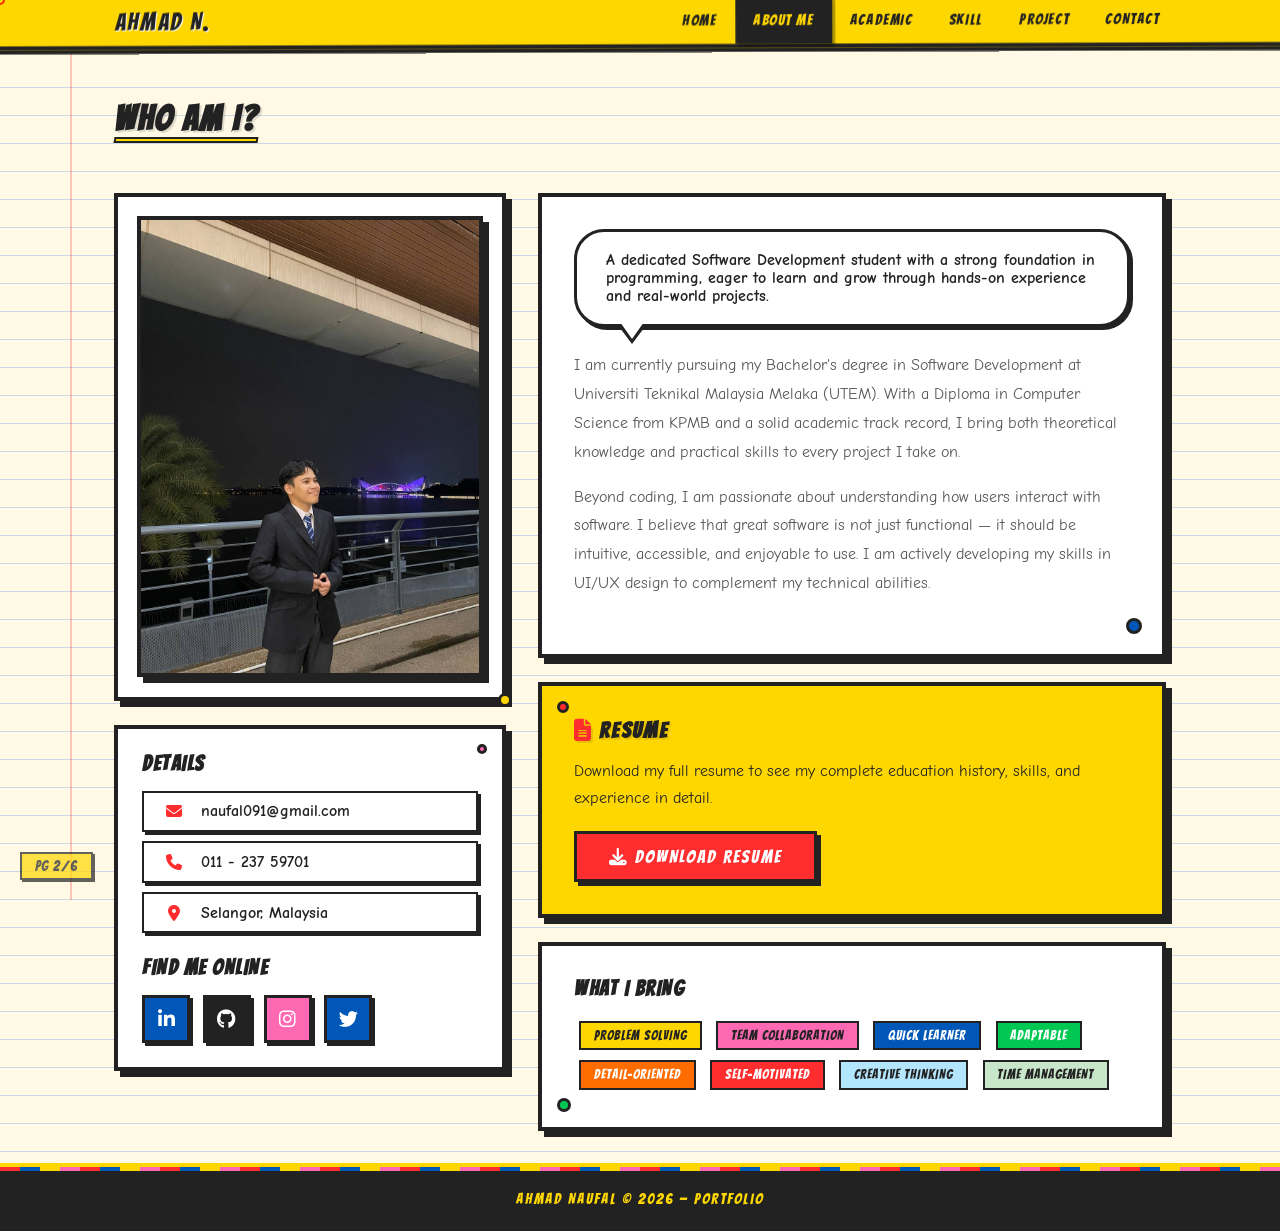
==== aboutme.html @ a9b62d92 "Add files via upload" ====
<!DOCTYPE html>
<html lang="en">
<head>
<meta charset="UTF-8">
<meta name="viewport" content="width=device-width, initial-scale=1.0">
<title>Ahmad Naufal — About Me</title>
<link href="https://fonts.googleapis.com/css2?family=Bangers&family=Comic+Neue:wght@400;700&display=swap" rel="stylesheet">
<link rel="stylesheet" href="https://cdnjs.cloudflare.com/ajax/libs/font-awesome/6.5.0/css/all.min.css">
<link rel="stylesheet" href="aboutme.css">
</head>
<body>

<div class="cursor-dot" id="cursorDot"></div>
<div class="page-indicator">PG 2/6</div>

<nav class="comic-nav" role="navigation" aria-label="Main navigation">
  <div class="nav-inner">
    <div class="nav-logo" onclick="location.href='index.html'" tabindex="0" role="button">AHMAD N.</div>
    <button class="nav-toggle" id="navToggle" aria-label="Toggle menu"><i class="fas fa-bars"></i> MENU</button>
    <div class="nav-links" id="navLinks" role="menubar">
      <a class="nav-link" href="index.html" role="menuitem">Home</a>
      <a class="nav-link active" href="aboutme.html" role="menuitem">About Me</a>
      <a class="nav-link" href="academic.html" role="menuitem">Academic</a>
      <a class="nav-link" href="skill.html" role="menuitem">Skill</a>
      <a class="nav-link" href="project.html" role="menuitem">Project</a>
      <a class="nav-link" href="contact.html" role="menuitem">Contact</a>
    </div>
  </div>
</nav>

<main class="container">
  <div class="reveal">
    <h2 class="section-title">Who Am I?</h2>
  </div>

  <div class="about-grid" style="margin-top: 2rem;">
    <!-- Left Column: Image + Details + Social -->
    <div>
      <div class="panel panel-skew reveal" style="padding: 1.2rem; margin-bottom: 1.5rem;">
        <div class="about-photo">
          <img src="diriku.jpg" alt="Ahmad Naufal photo">
        </div>
        <div class="float-dot" style="width:14px; height:14px; background:var(--yellow); bottom:-10px; right:-10px;" aria-hidden="true"></div>
      </div>

      <div class="panel panel-skew-r reveal" style="padding: 1.5rem; margin-bottom: 1.5rem;">
        <h3 style="font-family:var(--font-comic); font-size:1.3rem; letter-spacing:1.5px; margin-bottom:1rem; text-transform:uppercase;">Details</h3>
        <div class="detail-item"><i class="fas fa-envelope"></i><span>naufal091@gmail.com</span></div>
        <div class="detail-item"><i class="fas fa-phone"></i><span>011 - 237 59701</span></div>
        <div class="detail-item"><i class="fas fa-map-marker-alt"></i><span>Selangor, Malaysia</span></div>

        <h3 style="font-family:var(--font-comic); font-size:1.3rem; letter-spacing:1.5px; margin:1.5rem 0 1rem; text-transform:uppercase;">Find Me Online</h3>
        <div class="social-row">
          <a href="#" class="social-icon" style="background:var(--blue); color:var(--white);" aria-label="LinkedIn"><i class="fab fa-linkedin-in"></i></a>
          <a href="#" class="social-icon" style="background:var(--ink); color:var(--white);" aria-label="GitHub"><i class="fab fa-github"></i></a>
          <a href="#" class="social-icon" style="background:var(--pink); color:var(--white);" aria-label="Instagram"><i class="fab fa-instagram"></i></a>
          <a href="#" class="social-icon" style="background:var(--blue); color:var(--white);" aria-label="Twitter"><i class="fab fa-twitter"></i></a>
        </div>
        <div class="float-dot" style="width:10px; height:10px; background:var(--pink); top:15px; right:15px;" aria-hidden="true"></div>
      </div>
    </div>

    <!-- Right Column: Text + Resume -->
    <div>
      <div class="panel panel-skew-r reveal" style="margin-bottom: 1.5rem;">
        <div class="bubble" style="max-width: 100%; margin-bottom: 1.5rem;">
          A dedicated Software Development student with a strong foundation in programming, eager to learn and grow through hands-on experience and real-world projects.
        </div>
        <p style="line-height: 1.8; margin-bottom: 1rem; color: #555;">
          I am currently pursuing my Bachelor's degree in Software Development at Universiti Teknikal Malaysia Melaka (UTEM). With a Diploma in Computer Science from KPMB and a solid academic track record, I bring both theoretical knowledge and practical skills to every project I take on.
        </p>
        <p style="line-height: 1.8; margin-bottom: 1.5rem; color: #555;">
          Beyond coding, I am passionate about understanding how users interact with software. I believe that great software is not just functional — it should be intuitive, accessible, and enjoyable to use. I am actively developing my skills in UI/UX design to complement my technical abilities.
        </p>
        <div class="float-dot" style="width:16px; height:16px; background:var(--blue); bottom:20px; right:20px;" aria-hidden="true"></div>
      </div>

      <div class="panel panel-skew reveal" style="margin-bottom: 1.5rem; background: var(--yellow);">
        <h3 style="font-family:var(--font-comic); font-size:1.4rem; letter-spacing:2px; margin-bottom:1rem; text-transform:uppercase; text-shadow:2px 2px 0 rgba(0,0,0,0.1);">
          <i class="fas fa-file-alt" style="color:var(--red);"></i> Resume
        </h3>
        <p style="margin-bottom: 1.2rem; line-height: 1.7;">Download my full resume to see my complete education history, skills, and experience in detail.</p>
        <a href="#" class="comic-btn btn-red" onclick="downloadResume(event)">
          <i class="fas fa-download"></i> Download Resume
        </a>
        <div class="float-dot" style="width:12px; height:12px; background:var(--red); top:15px; left:15px;" aria-hidden="true"></div>
      </div>

      <div class="panel reveal">
        <h3 style="font-family:var(--font-comic); font-size:1.3rem; letter-spacing:1.5px; margin-bottom:1rem; text-transform:uppercase;">What I Bring</h3>
        <div>
          <span class="quality-tag" style="background:var(--yellow);">Problem Solving</span>
          <span class="quality-tag" style="background:var(--pink);">Team Collaboration</span>
          <span class="quality-tag" style="background:var(--blue); color:var(--white);">Quick Learner</span>
          <span class="quality-tag" style="background:var(--green); color:var(--white);">Adaptable</span>
          <span class="quality-tag" style="background:var(--orange); color:var(--white);">Detail-Oriented</span>
          <span class="quality-tag" style="background:var(--red); color:var(--white);">Self-Motivated</span>
          <span class="quality-tag" style="background:#B3E5FC;">Creative Thinking</span>
          <span class="quality-tag" style="background:#C8E6C9;">Time Management</span>
        </div>
        <div class="float-dot" style="width:14px; height:14px; background:var(--green); bottom:15px; left:15px;" aria-hidden="true"></div>
      </div>
    </div>
  </div>
</main>

<footer class="comic-footer">
  <p>Ahmad Naufal &copy; 2026 — Portfolio</p>
</footer>

<!-- Toast -->
<div id="toast" style="position:fixed; bottom:30px; right:30px; background:var(--green); color:var(--white); border:3px solid var(--ink); box-shadow:5px 5px 0 var(--ink); padding:1rem 2rem; font-family:var(--font-comic); font-size:1rem; letter-spacing:1px; z-index:3000; transform:translateX(150%); transition:transform 0.4s cubic-bezier(0.22,1,0.36,1);"></div>

<script>
    document.getElementById('navToggle').addEventListener('click', function() {
      document.getElementById('navLinks').classList.toggle('open');
    });
    const revealObserver = new IntersectionObserver((entries) => {
      entries.forEach(e => { if (e.isIntersecting) e.target.classList.add('visible'); });
    }, { threshold: 0.1 });
    document.querySelectorAll('.reveal').forEach(el => revealObserver.observe(el));

    function downloadResume(e) {
      e.preventDefault();
      const link = document.createElement('a');
      link.href = 'Resume(nopal).pdf';
      link.download = 'Ahmad_Naufal_Resume.pdf';
      document.body.appendChild(link);
      link.click();
      document.body.removeChild(link);
      showToast('Resume download started!');
    }

    function showToast(msg) {
      const t = document.getElementById('toast');
      t.textContent = msg; t.style.transform = 'translateX(0)';
      setTimeout(() => { t.style.transform = 'translateX(150%)'; }, 3000);
    }

    const dot = document.getElementById('cursorDot');
    let mx=0,my=0,dx=0,dy=0;
    document.addEventListener('mousemove',e=>{mx=e.clientX;my=e.clientY;});
    (function c(){dx+=(mx-dx)*.15;dy+=(my-dy)*.15;dot.style.left=(dx-5)+'px';dot.style.top=(dy-5)+'px';requestAnimationFrame(c);})();
    if('ontouchstart'in window)dot.style.display='none';

</script>
</body>
</html>
---- aboutme.css ----
:root {
    --yellow: #FFD700; --red: #FF2D2D; --blue: #0057B8;
    --pink: #FF69B4; --green: #00C853; --orange: #FF6D00;
    --black: #1A1A1A; --white: #FFFFFF; --cream: #FFF9E6;
    --ink: #222222;
    --font-comic: 'Bangers', cursive;
    --font-body: 'Comic Neue', cursive;
  }
  *, *::before, *::after { box-sizing: border-box; margin: 0; padding: 0; }
  html { scroll-behavior: smooth; }
  body {
    font-family: var(--font-body); color: var(--ink);
    min-height: 100vh;
    background-color: var(--cream);
    background-image: repeating-linear-gradient(transparent, transparent 27px, #c8d8e8 27px, #c8d8e8 28px);
    background-position: 0 60px;
    overflow-x: hidden;
  }
  body::before {
    content: ''; position: fixed; inset: 0; z-index: -1;
    background-image: radial-gradient(circle, var(--ink) 0.6px, transparent 0.6px);
    background-size: 14px 14px; opacity: 0.03; pointer-events: none;
  }
  body::after {
    content: ''; position: fixed; top: 0; bottom: 0; left: 70px;
    width: 2px; background: rgba(255,45,45,0.25); z-index: -1; pointer-events: none;
  }
  a { text-decoration: none; color: inherit; }
  button { cursor: pointer; border: none; font-family: inherit; }

  /* NAV (same across all pages) */
  .comic-nav {
    position: fixed; top: 0; left: 0; right: 0; z-index: 1000;
    background: var(--yellow); border-bottom: 4px solid var(--ink);
    box-shadow: 0 4px 0 var(--ink);
    transform: rotate(-0.2deg) scale(1.01); transform-origin: top left;
  }
  .nav-inner {
    max-width: 1100px; margin: 0 auto;
    display: flex; align-items: center; justify-content: space-between; padding: 0 1.5rem;
  }
  .nav-logo {
    font-family: var(--font-comic); font-size: 1.5rem;
    letter-spacing: 2px; color: var(--ink);
    text-shadow: 1px 1px 0 var(--white); cursor: pointer; padding: 0.6rem 0;
  }
  .nav-links { display: flex; gap: 0; }
  .nav-link {
    font-family: var(--font-comic); font-size: 0.95rem;
    letter-spacing: 1.5px; padding: 0.8rem 1rem;
    color: var(--ink); text-transform: uppercase; transition: all 0.2s;
    border: 2px solid transparent;
  }
  .nav-link:hover { background: var(--ink); color: var(--yellow); transform: skewX(-5deg); }
  .nav-link.active { background: var(--ink); color: var(--yellow); box-shadow: 3px 3px 0 rgba(0,0,0,0.3); }
  .nav-toggle {
    display: none; background: var(--ink); color: var(--yellow);
    font-family: var(--font-comic); font-size: 1.2rem;
    padding: 0.5rem 1rem; letter-spacing: 1px;
    border: 3px solid var(--ink); border-radius: 4px;
  }

  .panel {
    background: var(--white); border: 4px solid var(--ink);
    box-shadow: 6px 6px 0 var(--ink); padding: 2rem;
    position: relative; transition: transform 0.25s, box-shadow 0.25s;
  }
  .panel:hover { transform: translate(-2px, -2px); box-shadow: 8px 8px 0 var(--ink); }
  .panel-skew { transform: rotate(-1.5deg); }
  .panel-skew:hover { transform: rotate(-1.5deg) translate(-2px, -2px); }
  .panel-skew-r { transform: rotate(1deg); }
  .panel-skew-r:hover { transform: rotate(1deg) translate(-2px, -2px); }

  .comic-btn {
    font-family: var(--font-comic); font-size: 1.1rem;
    letter-spacing: 2px; text-transform: uppercase;
    padding: 0.8rem 2rem; border: 3px solid var(--ink);
    box-shadow: 4px 4px 0 var(--ink); background: var(--yellow);
    color: var(--ink); transition: all 0.15s; display: inline-block;
  }
  .comic-btn:hover { transform: translate(-2px, -2px); box-shadow: 6px 6px 0 var(--ink); background: var(--red); color: var(--white); }
  .comic-btn:active { transform: translate(2px, 2px); box-shadow: 1px 1px 0 var(--ink); }
  .comic-btn.btn-red { background: var(--red); color: var(--white); }
  .comic-btn.btn-red:hover { background: var(--blue); }
  .comic-btn.btn-blue { background: var(--blue); color: var(--white); }
  .comic-btn.btn-blue:hover { background: var(--pink); color: var(--ink); }

  .section-title {
    font-family: var(--font-comic); font-size: 2.2rem;
    letter-spacing: 2px; text-transform: uppercase;
    margin-bottom: 1.5rem; position: relative; display: inline-block;
    text-shadow: 2px 2px 0 rgba(0,0,0,0.12);
  }
  .section-title::after {
    content: ''; position: absolute; bottom: -6px; left: 0;
    width: 100%; height: 6px; background: var(--yellow);
    border: 2px solid var(--ink); transform: skewX(-10deg);
  }

  /* Speech bubble */
  .bubble {
    position: relative; background: var(--white);
    border: 3px solid var(--ink); border-radius: 30px;
    padding: 1.2rem 1.8rem; font-weight: 700;
    box-shadow: 3px 3px 0 var(--ink);
  }
  .bubble::after {
    content: ''; position: absolute; bottom: -20px; left: 40px;
    width: 0; height: 0;
    border-left: 15px solid transparent; border-right: 15px solid transparent;
    border-top: 20px solid var(--ink);
  }
  .bubble::before {
    content: ''; position: absolute; bottom: -15px; left: 43px;
    width: 0; height: 0;
    border-left: 12px solid transparent; border-right: 12px solid transparent;
    border-top: 17px solid var(--white); z-index: 1;
  }

  .container { max-width: 1100px; margin: 0 auto; padding: 100px 1.5rem 2rem; }
  .about-grid { display: grid; grid-template-columns: 1fr 1.6fr; gap: 2rem; align-items: start; }

  .about-photo {
    width: 100%; aspect-ratio: 3/4;
    border: 4px solid var(--ink); box-shadow: 6px 6px 0 var(--ink);
    overflow: hidden; background: linear-gradient(135deg, var(--blue), var(--pink));
    display: flex; align-items: center; justify-content: center;
  }
  .about-photo img {
    width: 100%;
    height: 100%;
    object-fit: cover;
    object-position: center top;
  }

  .detail-item {
    display: flex; align-items: center; gap: 0.8rem;
    font-weight: 700; padding: 0.6rem 1rem;
    background: var(--white); border: 2px solid var(--ink);
    box-shadow: 3px 3px 0 var(--ink); transition: all 0.2s;
    margin-bottom: 0.6rem;
  }
  .detail-item:hover { transform: translate(-2px, -2px); box-shadow: 5px 5px 0 var(--ink); background: var(--yellow); }
  .detail-item i { width: 28px; text-align: center; color: var(--red); font-size: 1rem; }

  .social-row { display: flex; gap: 0.8rem; margin-top: 1rem; flex-wrap: wrap; }
  .social-icon {
    width: 48px; height: 48px; border: 3px solid var(--ink);
    box-shadow: 3px 3px 0 var(--ink); display: flex;
    align-items: center; justify-content: center; font-size: 1.2rem;
    transition: all 0.2s; background: var(--white);
  }
  .social-icon:hover { transform: translate(-2px, -2px) rotate(-5deg); box-shadow: 5px 5px 0 var(--ink); }

  .quality-tag {
    font-family: var(--font-comic); font-size: 0.8rem;
    letter-spacing: 1px; padding: 0.4rem 0.8rem;
    border: 2px solid var(--ink); text-transform: uppercase;
    display: inline-block; margin: 0.3rem;
    transition: all 0.2s;
  }
  .quality-tag:hover { transform: rotate(-3deg) scale(1.05); box-shadow: 2px 2px 0 var(--ink); }

  .float-dot {
    position: absolute; border-radius: 50%;
    border: 3px solid var(--ink); pointer-events: none;
  }

  .comic-footer {
    background: var(--ink); color: var(--yellow);
    text-align: center; padding: 1.5rem;
    font-family: var(--font-comic); font-size: 0.95rem;
    letter-spacing: 2px; border-top: 4px solid var(--yellow);
    position: relative;
  }
  .comic-footer::before {
    content: ''; position: absolute; top: 0; left: 0; right: 0; height: 4px;
    background: repeating-linear-gradient(90deg, var(--red) 0px, var(--red) 20px, var(--blue) 20px, var(--blue) 40px, var(--yellow) 40px, var(--yellow) 60px, var(--pink) 60px, var(--pink) 80px);
  }
  .page-indicator {
    position: fixed; bottom: 20px; left: 20px;
    font-family: var(--font-comic); font-size: 0.85rem;
    letter-spacing: 1px; color: var(--ink);
    background: var(--yellow); border: 2px solid var(--ink);
    padding: 0.3rem 0.8rem; box-shadow: 2px 2px 0 var(--ink);
    z-index: 999; opacity: 0.7;
  }
  .cursor-dot {
    position: fixed; width: 10px; height: 10px;
    border-radius: 50%; border: 2px solid var(--red);
    pointer-events: none; z-index: 9999; mix-blend-mode: multiply;
  }
  .reveal { opacity: 0; transform: translateY(30px); transition: all 0.7s cubic-bezier(0.22,1,0.36,1); }
  .reveal.visible { opacity: 1; transform: translateY(0); }

  @media (max-width: 800px) {
    .about-grid { grid-template-columns: 1fr; }
    .nav-links { display: none; width: 100%; flex-direction: column; background: var(--yellow); border-top: 3px solid var(--ink); }
    .nav-links.open { display: flex; }
    .nav-toggle { display: block; }
  }
  @media (prefers-reduced-motion: reduce) {
    *, *::before, *::after { animation-duration: 0.01ms !important; transition-duration: 0.01ms !important; }
  }
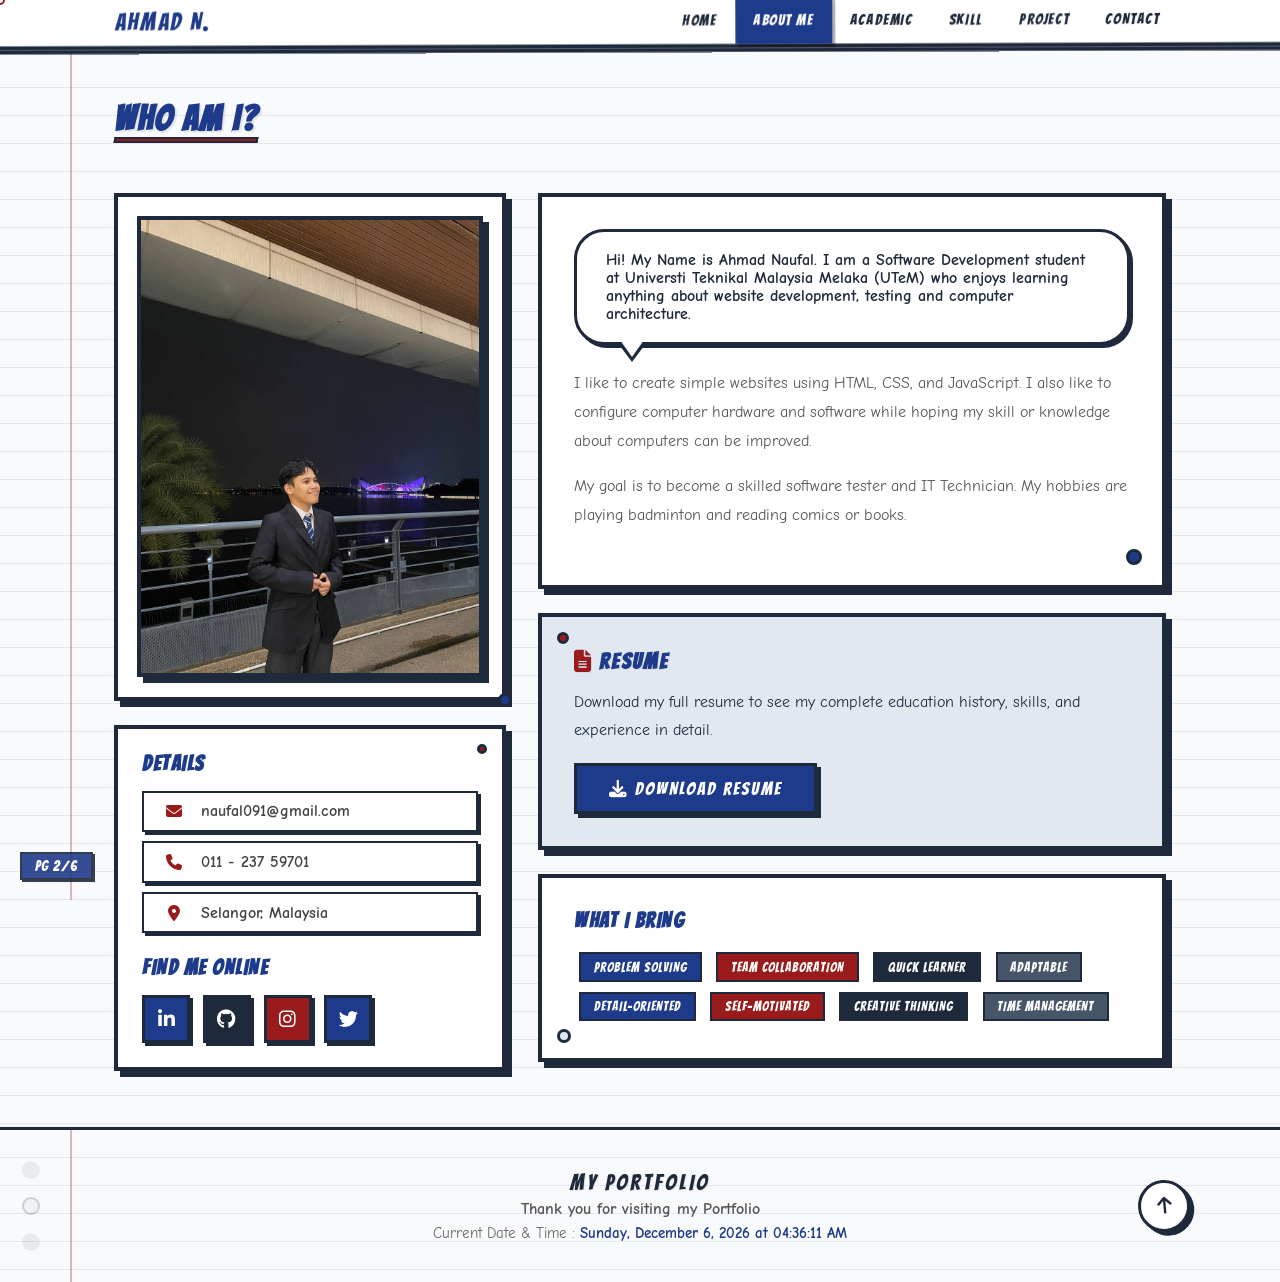
==== commit 52518d39: "Add files via upload" ====
--- a/aboutme.html
+++ b/aboutme.html
@@ -40,23 +40,23 @@
         <div class="about-photo">
           <img src="diriku.jpg" alt="Ahmad Naufal photo">
         </div>
-        <div class="float-dot" style="width:14px; height:14px; background:var(--yellow); bottom:-10px; right:-10px;" aria-hidden="true"></div>
+        <div class="float-dot" style="width:14px; height:14px; background:var(--primary); bottom:-10px; right:-10px;" aria-hidden="true"></div>
       </div>
 
       <div class="panel panel-skew-r reveal" style="padding: 1.5rem; margin-bottom: 1.5rem;">
-        <h3 style="font-family:var(--font-comic); font-size:1.3rem; letter-spacing:1.5px; margin-bottom:1rem; text-transform:uppercase;">Details</h3>
+        <h3 style="font-family:var(--font-comic); font-size:1.3rem; letter-spacing:1.5px; margin-bottom:1rem; text-transform:uppercase; color:var(--primary);">Details</h3>
         <div class="detail-item"><i class="fas fa-envelope"></i><span>naufal091@gmail.com</span></div>
         <div class="detail-item"><i class="fas fa-phone"></i><span>011 - 237 59701</span></div>
         <div class="detail-item"><i class="fas fa-map-marker-alt"></i><span>Selangor, Malaysia</span></div>
 
-        <h3 style="font-family:var(--font-comic); font-size:1.3rem; letter-spacing:1.5px; margin:1.5rem 0 1rem; text-transform:uppercase;">Find Me Online</h3>
+        <h3 style="font-family:var(--font-comic); font-size:1.3rem; letter-spacing:1.5px; margin:1.5rem 0 1rem; text-transform:uppercase; color:var(--primary);">Find Me Online</h3>
         <div class="social-row">
-          <a href="#" class="social-icon" style="background:var(--blue); color:var(--white);" aria-label="LinkedIn"><i class="fab fa-linkedin-in"></i></a>
-          <a href="#" class="social-icon" style="background:var(--ink); color:var(--white);" aria-label="GitHub"><i class="fab fa-github"></i></a>
-          <a href="#" class="social-icon" style="background:var(--pink); color:var(--white);" aria-label="Instagram"><i class="fab fa-instagram"></i></a>
-          <a href="#" class="social-icon" style="background:var(--blue); color:var(--white);" aria-label="Twitter"><i class="fab fa-twitter"></i></a>
+          <a href="https://www.linkedin.com/" class="social-icon" style="background:var(--primary); color:var(--white);" aria-label="LinkedIn"><i class="fab fa-linkedin-in"></i></a>
+          <a href="https://github.com/AhmadNaufal11" class="social-icon" style="background:var(--ink); color:var(--white);" aria-label="GitHub"><i class="fab fa-github"></i></a>
+          <a href="https://www.instagram.com/" class="social-icon" style="background:var(--accent); color:var(--white);" aria-label="Instagram"><i class="fab fa-instagram"></i></a>
+          <a href="https://x.com/" class="social-icon" style="background:var(--primary); color:var(--white);" aria-label="Twitter"><i class="fab fa-twitter"></i></a>
         </div>
-        <div class="float-dot" style="width:10px; height:10px; background:var(--pink); top:15px; right:15px;" aria-hidden="true"></div>
+        <div class="float-dot" style="width:10px; height:10px; background:var(--accent); top:15px; right:15px;" aria-hidden="true"></div>
       </div>
     </div>
 
@@ -64,52 +64,62 @@
     <div>
       <div class="panel panel-skew-r reveal" style="margin-bottom: 1.5rem;">
         <div class="bubble" style="max-width: 100%; margin-bottom: 1.5rem;">
-          A dedicated Software Development student with a strong foundation in programming, eager to learn and grow through hands-on experience and real-world projects.
+          Hi! My Name is Ahmad Naufal. I am a Software Development student at Universti Teknikal Malaysia Melaka (UTeM) who enjoys learning anything about website development, testing and computer architecture.
         </div>
         <p style="line-height: 1.8; margin-bottom: 1rem; color: #555;">
-          I am currently pursuing my Bachelor's degree in Software Development at Universiti Teknikal Malaysia Melaka (UTEM). With a Diploma in Computer Science from KPMB and a solid academic track record, I bring both theoretical knowledge and practical skills to every project I take on.
+          I like to create simple websites using HTML, CSS, and JavaScript. I also like to configure computer hardware and software while hoping my skill or knowledge about computers can be improved.
         </p>
         <p style="line-height: 1.8; margin-bottom: 1.5rem; color: #555;">
-          Beyond coding, I am passionate about understanding how users interact with software. I believe that great software is not just functional — it should be intuitive, accessible, and enjoyable to use. I am actively developing my skills in UI/UX design to complement my technical abilities.
+          My goal is to become a skilled software tester and IT Technician. My hobbies are playing badminton and reading comics or books.
         </p>
-        <div class="float-dot" style="width:16px; height:16px; background:var(--blue); bottom:20px; right:20px;" aria-hidden="true"></div>
+        <div class="float-dot" style="width:16px; height:16px; background:var(--primary); bottom:20px; right:20px;" aria-hidden="true"></div>
       </div>
 
-      <div class="panel panel-skew reveal" style="margin-bottom: 1.5rem; background: var(--yellow);">
-        <h3 style="font-family:var(--font-comic); font-size:1.4rem; letter-spacing:2px; margin-bottom:1rem; text-transform:uppercase; text-shadow:2px 2px 0 rgba(0,0,0,0.1);">
-          <i class="fas fa-file-alt" style="color:var(--red);"></i> Resume
+      <div class="panel panel-skew reveal" style="margin-bottom: 1.5rem; background: var(--bg-lines);">
+        <h3 style="font-family:var(--font-comic); font-size:1.4rem; letter-spacing:2px; margin-bottom:1rem; text-transform:uppercase; color:var(--primary); text-shadow:1px 1px 0 rgba(0,0,0,0.05);">
+          <i class="fas fa-file-alt" style="color:var(--accent);"></i> Resume
         </h3>
-        <p style="margin-bottom: 1.2rem; line-height: 1.7;">Download my full resume to see my complete education history, skills, and experience in detail.</p>
-        <a href="#" class="comic-btn btn-red" onclick="downloadResume(event)">
+        <p style="margin-bottom: 1.2rem; line-height: 1.7; color: var(--ink);">Download my full resume to see my complete education history, skills, and experience in detail.</p>
+        <a href="#" class="comic-btn" onclick="downloadResume(event)">
           <i class="fas fa-download"></i> Download Resume
         </a>
-        <div class="float-dot" style="width:12px; height:12px; background:var(--red); top:15px; left:15px;" aria-hidden="true"></div>
+        <div class="float-dot" style="width:12px; height:12px; background:var(--accent); top:15px; left:15px;" aria-hidden="true"></div>
       </div>
 
       <div class="panel reveal">
-        <h3 style="font-family:var(--font-comic); font-size:1.3rem; letter-spacing:1.5px; margin-bottom:1rem; text-transform:uppercase;">What I Bring</h3>
+        <h3 style="font-family:var(--font-comic); font-size:1.3rem; letter-spacing:1.5px; margin-bottom:1rem; text-transform:uppercase; color:var(--primary);">What I Bring</h3>
         <div>
-          <span class="quality-tag" style="background:var(--yellow);">Problem Solving</span>
-          <span class="quality-tag" style="background:var(--pink);">Team Collaboration</span>
-          <span class="quality-tag" style="background:var(--blue); color:var(--white);">Quick Learner</span>
-          <span class="quality-tag" style="background:var(--green); color:var(--white);">Adaptable</span>
-          <span class="quality-tag" style="background:var(--orange); color:var(--white);">Detail-Oriented</span>
-          <span class="quality-tag" style="background:var(--red); color:var(--white);">Self-Motivated</span>
-          <span class="quality-tag" style="background:#B3E5FC;">Creative Thinking</span>
-          <span class="quality-tag" style="background:#C8E6C9;">Time Management</span>
+          <span class="quality-tag" style="background:var(--primary);">Problem Solving</span>
+          <span class="quality-tag" style="background:var(--accent);">Team Collaboration</span>
+          <span class="quality-tag" style="background:var(--ink);">Quick Learner</span>
+          <span class="quality-tag" style="background:#475569;">Adaptable</span>
+          <span class="quality-tag" style="background:var(--primary);">Detail-Oriented</span>
+          <span class="quality-tag" style="background:var(--accent);">Self-Motivated</span>
+          <span class="quality-tag" style="background:var(--ink);">Creative Thinking</span>
+          <span class="quality-tag" style="background:#475569;">Time Management</span>
         </div>
-        <div class="float-dot" style="width:14px; height:14px; background:var(--green); bottom:15px; left:15px;" aria-hidden="true"></div>
+        <div class="float-dot" style="width:14px; height:14px; background:var(--bg-lines); bottom:15px; left:15px;" aria-hidden="true"></div>
       </div>
     </div>
   </div>
 </main>
 
-<footer class="comic-footer">
-  <p>Ahmad Naufal &copy; 2026 — Portfolio</p>
+<!-- FOOTER -->
+<footer class="notebook-footer">
+  <div class="footer-inner">
+    <div class="footer-text">
+      <p class="footer-line-1">My Portfolio</p>
+      <p class="footer-line-2">Thank you for visiting my Portfolio</p>
+      <p class="footer-line-3">Current Date &amp; Time : <span id="liveDateTime">--</span></p>
+    </div>
+    <button class="back-to-top-btn" id="backToTop" aria-label="Back to top" title="Back to top">
+      <i class="fas fa-arrow-up"></i>
+    </button>
+  </div>
 </footer>
 
 <!-- Toast -->
-<div id="toast" style="position:fixed; bottom:30px; right:30px; background:var(--green); color:var(--white); border:3px solid var(--ink); box-shadow:5px 5px 0 var(--ink); padding:1rem 2rem; font-family:var(--font-comic); font-size:1rem; letter-spacing:1px; z-index:3000; transform:translateX(150%); transition:transform 0.4s cubic-bezier(0.22,1,0.36,1);"></div>
+<div id="toast" style="position:fixed; bottom:30px; right:30px; background:var(--primary); color:var(--white); border:3px solid var(--ink); box-shadow:5px 5px 0 var(--ink); padding:1rem 2rem; font-family:var(--font-comic); font-size:1rem; letter-spacing:1px; z-index:3000; transform:translateX(150%); transition:transform 0.4s cubic-bezier(0.22,1,0.36,1);"></div>
 
 <script>
     document.getElementById('navToggle').addEventListener('click', function() {
@@ -143,6 +153,22 @@
     (function c(){dx+=(mx-dx)*.15;dy+=(my-dy)*.15;dot.style.left=(dx-5)+'px';dot.style.top=(dy-5)+'px';requestAnimationFrame(c);})();
     if('ontouchstart'in window)dot.style.display='none';
 
+    // Back to top
+    document.getElementById('backToTop').addEventListener('click', function() {
+      window.scrollTo({ top: 0, behavior: 'smooth' });
+    });
+
+    // Live date & time
+    function updateDateTime() {
+      const now = new Date();
+      const options = {
+        weekday: 'long', year: 'numeric', month: 'long', day: 'numeric',
+        hour: '2-digit', minute: '2-digit', second: '2-digit'
+      };
+      document.getElementById('liveDateTime').textContent = now.toLocaleDateString('en-US', options);
+    }
+    updateDateTime();
+    setInterval(updateDateTime, 1000);
 </script>
 </body>
 </html>
--- a/aboutme.css
+++ b/aboutme.css
@@ -1,205 +1,253 @@
-
-  :root {
-    --yellow: #FFD700; --red: #FF2D2D; --blue: #0057B8;
-    --pink: #FF69B4; --green: #00C853; --orange: #FF6D00;
-    --black: #1A1A1A; --white: #FFFFFF; --cream: #FFF9E6;
-    --ink: #222222;
-    --font-comic: 'Bangers', cursive;
-    --font-body: 'Comic Neue', cursive;
-  }
-  *, *::before, *::after { box-sizing: border-box; margin: 0; padding: 0; }
-  html { scroll-behavior: smooth; }
-  body {
-    font-family: var(--font-body); color: var(--ink);
-    min-height: 100vh;
-    background-color: var(--cream);
-    background-image: repeating-linear-gradient(transparent, transparent 27px, #c8d8e8 27px, #c8d8e8 28px);
-    background-position: 0 60px;
-    overflow-x: hidden;
-  }
-  body::before {
-    content: ''; position: fixed; inset: 0; z-index: -1;
-    background-image: radial-gradient(circle, var(--ink) 0.6px, transparent 0.6px);
-    background-size: 14px 14px; opacity: 0.03; pointer-events: none;
-  }
-  body::after {
-    content: ''; position: fixed; top: 0; bottom: 0; left: 70px;
-    width: 2px; background: rgba(255,45,45,0.25); z-index: -1; pointer-events: none;
-  }
-  a { text-decoration: none; color: inherit; }
-  button { cursor: pointer; border: none; font-family: inherit; }
-
-  /* NAV (same across all pages) */
-  .comic-nav {
-    position: fixed; top: 0; left: 0; right: 0; z-index: 1000;
-    background: var(--yellow); border-bottom: 4px solid var(--ink);
-    box-shadow: 0 4px 0 var(--ink);
-    transform: rotate(-0.2deg) scale(1.01); transform-origin: top left;
-  }
-  .nav-inner {
-    max-width: 1100px; margin: 0 auto;
-    display: flex; align-items: center; justify-content: space-between; padding: 0 1.5rem;
-  }
-  .nav-logo {
-    font-family: var(--font-comic); font-size: 1.5rem;
-    letter-spacing: 2px; color: var(--ink);
-    text-shadow: 1px 1px 0 var(--white); cursor: pointer; padding: 0.6rem 0;
-  }
-  .nav-links { display: flex; gap: 0; }
-  .nav-link {
-    font-family: var(--font-comic); font-size: 0.95rem;
-    letter-spacing: 1.5px; padding: 0.8rem 1rem;
-    color: var(--ink); text-transform: uppercase; transition: all 0.2s;
-    border: 2px solid transparent;
-  }
-  .nav-link:hover { background: var(--ink); color: var(--yellow); transform: skewX(-5deg); }
-  .nav-link.active { background: var(--ink); color: var(--yellow); box-shadow: 3px 3px 0 rgba(0,0,0,0.3); }
-  .nav-toggle {
-    display: none; background: var(--ink); color: var(--yellow);
-    font-family: var(--font-comic); font-size: 1.2rem;
-    padding: 0.5rem 1rem; letter-spacing: 1px;
-    border: 3px solid var(--ink); border-radius: 4px;
-  }
-
-  .panel {
-    background: var(--white); border: 4px solid var(--ink);
-    box-shadow: 6px 6px 0 var(--ink); padding: 2rem;
-    position: relative; transition: transform 0.25s, box-shadow 0.25s;
-  }
-  .panel:hover { transform: translate(-2px, -2px); box-shadow: 8px 8px 0 var(--ink); }
-  .panel-skew { transform: rotate(-1.5deg); }
-  .panel-skew:hover { transform: rotate(-1.5deg) translate(-2px, -2px); }
-  .panel-skew-r { transform: rotate(1deg); }
-  .panel-skew-r:hover { transform: rotate(1deg) translate(-2px, -2px); }
-
-  .comic-btn {
-    font-family: var(--font-comic); font-size: 1.1rem;
-    letter-spacing: 2px; text-transform: uppercase;
-    padding: 0.8rem 2rem; border: 3px solid var(--ink);
-    box-shadow: 4px 4px 0 var(--ink); background: var(--yellow);
-    color: var(--ink); transition: all 0.15s; display: inline-block;
-  }
-  .comic-btn:hover { transform: translate(-2px, -2px); box-shadow: 6px 6px 0 var(--ink); background: var(--red); color: var(--white); }
-  .comic-btn:active { transform: translate(2px, 2px); box-shadow: 1px 1px 0 var(--ink); }
-  .comic-btn.btn-red { background: var(--red); color: var(--white); }
-  .comic-btn.btn-red:hover { background: var(--blue); }
-  .comic-btn.btn-blue { background: var(--blue); color: var(--white); }
-  .comic-btn.btn-blue:hover { background: var(--pink); color: var(--ink); }
-
-  .section-title {
-    font-family: var(--font-comic); font-size: 2.2rem;
-    letter-spacing: 2px; text-transform: uppercase;
-    margin-bottom: 1.5rem; position: relative; display: inline-block;
-    text-shadow: 2px 2px 0 rgba(0,0,0,0.12);
-  }
-  .section-title::after {
-    content: ''; position: absolute; bottom: -6px; left: 0;
-    width: 100%; height: 6px; background: var(--yellow);
-    border: 2px solid var(--ink); transform: skewX(-10deg);
-  }
-
-  /* Speech bubble */
-  .bubble {
-    position: relative; background: var(--white);
-    border: 3px solid var(--ink); border-radius: 30px;
-    padding: 1.2rem 1.8rem; font-weight: 700;
-    box-shadow: 3px 3px 0 var(--ink);
-  }
-  .bubble::after {
-    content: ''; position: absolute; bottom: -20px; left: 40px;
-    width: 0; height: 0;
-    border-left: 15px solid transparent; border-right: 15px solid transparent;
-    border-top: 20px solid var(--ink);
-  }
-  .bubble::before {
-    content: ''; position: absolute; bottom: -15px; left: 43px;
-    width: 0; height: 0;
-    border-left: 12px solid transparent; border-right: 12px solid transparent;
-    border-top: 17px solid var(--white); z-index: 1;
-  }
-
-  .container { max-width: 1100px; margin: 0 auto; padding: 100px 1.5rem 2rem; }
-  .about-grid { display: grid; grid-template-columns: 1fr 1.6fr; gap: 2rem; align-items: start; }
-
-  .about-photo {
-    width: 100%; aspect-ratio: 3/4;
-    border: 4px solid var(--ink); box-shadow: 6px 6px 0 var(--ink);
-    overflow: hidden; background: linear-gradient(135deg, var(--blue), var(--pink));
-    display: flex; align-items: center; justify-content: center;
-  }
-  .about-photo img {
-    width: 100%;
-    height: 100%;
-    object-fit: cover;
-    object-position: center top;
-  }
-
-  .detail-item {
-    display: flex; align-items: center; gap: 0.8rem;
-    font-weight: 700; padding: 0.6rem 1rem;
-    background: var(--white); border: 2px solid var(--ink);
-    box-shadow: 3px 3px 0 var(--ink); transition: all 0.2s;
-    margin-bottom: 0.6rem;
-  }
-  .detail-item:hover { transform: translate(-2px, -2px); box-shadow: 5px 5px 0 var(--ink); background: var(--yellow); }
-  .detail-item i { width: 28px; text-align: center; color: var(--red); font-size: 1rem; }
-
-  .social-row { display: flex; gap: 0.8rem; margin-top: 1rem; flex-wrap: wrap; }
-  .social-icon {
-    width: 48px; height: 48px; border: 3px solid var(--ink);
-    box-shadow: 3px 3px 0 var(--ink); display: flex;
-    align-items: center; justify-content: center; font-size: 1.2rem;
-    transition: all 0.2s; background: var(--white);
-  }
-  .social-icon:hover { transform: translate(-2px, -2px) rotate(-5deg); box-shadow: 5px 5px 0 var(--ink); }
-
-  .quality-tag {
-    font-family: var(--font-comic); font-size: 0.8rem;
-    letter-spacing: 1px; padding: 0.4rem 0.8rem;
-    border: 2px solid var(--ink); text-transform: uppercase;
-    display: inline-block; margin: 0.3rem;
-    transition: all 0.2s;
-  }
-  .quality-tag:hover { transform: rotate(-3deg) scale(1.05); box-shadow: 2px 2px 0 var(--ink); }
-
-  .float-dot {
-    position: absolute; border-radius: 50%;
-    border: 3px solid var(--ink); pointer-events: none;
-  }
-
-  .comic-footer {
-    background: var(--ink); color: var(--yellow);
-    text-align: center; padding: 1.5rem;
-    font-family: var(--font-comic); font-size: 0.95rem;
-    letter-spacing: 2px; border-top: 4px solid var(--yellow);
-    position: relative;
-  }
-  .comic-footer::before {
-    content: ''; position: absolute; top: 0; left: 0; right: 0; height: 4px;
-    background: repeating-linear-gradient(90deg, var(--red) 0px, var(--red) 20px, var(--blue) 20px, var(--blue) 40px, var(--yellow) 40px, var(--yellow) 60px, var(--pink) 60px, var(--pink) 80px);
-  }
-  .page-indicator {
-    position: fixed; bottom: 20px; left: 20px;
-    font-family: var(--font-comic); font-size: 0.85rem;
-    letter-spacing: 1px; color: var(--ink);
-    background: var(--yellow); border: 2px solid var(--ink);
-    padding: 0.3rem 0.8rem; box-shadow: 2px 2px 0 var(--ink);
-    z-index: 999; opacity: 0.7;
-  }
-  .cursor-dot {
-    position: fixed; width: 10px; height: 10px;
-    border-radius: 50%; border: 2px solid var(--red);
-    pointer-events: none; z-index: 9999; mix-blend-mode: multiply;
-  }
-  .reveal { opacity: 0; transform: translateY(30px); transition: all 0.7s cubic-bezier(0.22,1,0.36,1); }
-  .reveal.visible { opacity: 1; transform: translateY(0); }
-
-  @media (max-width: 800px) {
-    .about-grid { grid-template-columns: 1fr; }
-    .nav-links { display: none; width: 100%; flex-direction: column; background: var(--yellow); border-top: 3px solid var(--ink); }
-    .nav-links.open { display: flex; }
-    .nav-toggle { display: block; }
-  }
-  @media (prefers-reduced-motion: reduce) {
-    *, *::before, *::after { animation-duration: 0.01ms !important; transition-duration: 0.01ms !important; }
-  }
+:root {
+  /* Corporate Trust Theme Colors */
+  --bg-main: #F8FAFC; /* Pale cool grey */
+  --bg-lines: #E2E8F0;
+  --white: #FFFFFF;
+  --ink: #1E293B; /* Slate acting as black */
+  
+  --primary: #1E3A8A; /* Navy Blue */
+  --accent: #991B1B; /* Crimson Red */
+  
+  --font-comic: 'Bangers', cursive;
+  --font-body: 'Comic Neue', cursive;
+}
+
+*, *::before, *::after { box-sizing: border-box; margin: 0; padding: 0; }
+html { scroll-behavior: smooth; }
+body {
+  font-family: var(--font-body); color: var(--ink);
+  min-height: 100vh;
+  background-color: var(--bg-main);
+  background-image: repeating-linear-gradient(transparent, transparent 27px, var(--bg-lines) 27px, var(--bg-lines) 28px);
+  background-position: 0 60px;
+  overflow-x: hidden;
+}
+
+body::before {
+  content: ''; position: fixed; inset: 0; z-index: -1;
+  background-image: radial-gradient(circle, var(--ink) 0.6px, transparent 0.6px);
+  background-size: 14px 14px; opacity: 0.03; pointer-events: none;
+}
+body::after {
+  content: ''; position: fixed; top: 0; bottom: 0; left: 70px;
+  width: 2px; background: rgba(153, 27, 27, 0.3); /* Crimson margin line */
+  z-index: -1; pointer-events: none;
+}
+a { text-decoration: none; color: inherit; }
+button { cursor: pointer; border: none; font-family: inherit; }
+
+.comic-nav {
+  position: fixed; top: 0; left: 0; right: 0; z-index: 1000;
+  background: var(--white); border-bottom: 4px solid var(--ink);
+  box-shadow: 0 4px 0 var(--ink);
+  transform: rotate(-0.2deg) scale(1.01); transform-origin: top left;
+}
+.nav-inner {
+  max-width: 1100px; margin: 0 auto;
+  display: flex; align-items: center; justify-content: space-between; padding: 0 1.5rem;
+}
+.nav-logo {
+  font-family: var(--font-comic); font-size: 1.5rem;
+  letter-spacing: 2px; color: var(--primary);
+  text-shadow: 1px 1px 0 var(--white); cursor: pointer; padding: 0.6rem 0;
+}
+.nav-links { display: flex; gap: 0; }
+.nav-link {
+  font-family: var(--font-comic); font-size: 0.95rem;
+  letter-spacing: 1.5px; padding: 0.8rem 1rem;
+  color: var(--ink); text-transform: uppercase; transition: all 0.2s;
+  border: 2px solid transparent;
+}
+.nav-link:hover { background: var(--ink); color: var(--white); transform: skewX(-5deg); }
+.nav-link.active { background: var(--primary); color: var(--white); box-shadow: 3px 3px 0 rgba(0,0,0,0.3); }
+.nav-toggle {
+  display: none; background: var(--ink); color: var(--white);
+  font-family: var(--font-comic); font-size: 1.2rem;
+  padding: 0.5rem 1rem; letter-spacing: 1px;
+  border: 3px solid var(--ink); border-radius: 4px;
+}
+
+.panel {
+  background: var(--white); border: 4px solid var(--ink);
+  box-shadow: 6px 6px 0 var(--ink); padding: 2rem;
+  position: relative; transition: transform 0.25s, box-shadow 0.25s;
+}
+.panel:hover { transform: translate(-2px, -2px); box-shadow: 8px 8px 0 var(--ink); }
+.panel-skew { transform: rotate(-1.5deg); }
+.panel-skew:hover { transform: rotate(-1.5deg) translate(-2px, -2px); }
+.panel-skew-r { transform: rotate(1deg); }
+.panel-skew-r:hover { transform: rotate(1deg) translate(-2px, -2px); }
+
+.comic-btn {
+  font-family: var(--font-comic); font-size: 1.1rem;
+  letter-spacing: 2px; text-transform: uppercase;
+  padding: 0.8rem 2rem; border: 3px solid var(--ink);
+  box-shadow: 4px 4px 0 var(--ink); background: var(--primary);
+  color: var(--white); transition: all 0.15s; display: inline-block;
+}
+.comic-btn:hover { transform: translate(-2px, -2px); box-shadow: 6px 6px 0 var(--ink); background: var(--accent); color: var(--white); }
+.comic-btn:active { transform: translate(2px, 2px); box-shadow: 1px 1px 0 var(--ink); }
+.comic-btn.btn-alt { background: var(--white); color: var(--ink); }
+.comic-btn.btn-alt:hover { background: var(--primary); color: var(--white); }
+
+.section-title {
+  font-family: var(--font-comic); font-size: 2.2rem;
+  letter-spacing: 2px; text-transform: uppercase;
+  margin-bottom: 1.5rem; position: relative; display: inline-block;
+  text-shadow: 2px 2px 0 rgba(0,0,0,0.08); color: var(--primary);
+}
+.section-title::after {
+  content: ''; position: absolute; bottom: -6px; left: 0;
+  width: 100%; height: 6px; background: var(--accent);
+  border: 2px solid var(--ink); transform: skewX(-10deg);
+}
+
+.bubble {
+  position: relative; background: var(--white);
+  border: 3px solid var(--ink); border-radius: 30px;
+  padding: 1.2rem 1.8rem; font-weight: 700;
+  box-shadow: 3px 3px 0 var(--ink);
+}
+.bubble::after {
+  content: ''; position: absolute; bottom: -20px; left: 40px;
+  width: 0; height: 0;
+  border-left: 15px solid transparent; border-right: 15px solid transparent;
+  border-top: 20px solid var(--ink);
+}
+.bubble::before {
+  content: ''; position: absolute; bottom: -15px; left: 43px;
+  width: 0; height: 0;
+  border-left: 12px solid transparent; border-right: 12px solid transparent;
+  border-top: 17px solid var(--white); z-index: 1;
+}
+
+.container { max-width: 1100px; margin: 0 auto; padding: 100px 1.5rem 2rem; }
+.about-grid { display: grid; grid-template-columns: 1fr 1.6fr; gap: 2rem; align-items: start; }
+
+.about-photo {
+  width: 100%; aspect-ratio: 3/4;
+  border: 4px solid var(--ink); box-shadow: 6px 6px 0 var(--ink);
+  overflow: hidden; background: var(--bg-lines);
+  display: flex; align-items: center; justify-content: center;
+}
+.about-photo img {
+  width: 100%; height: 100%; object-fit: cover; object-position: center top;
+}
+
+.detail-item {
+  display: flex; align-items: center; gap: 0.8rem;
+  font-weight: 700; padding: 0.6rem 1rem;
+  background: var(--white); border: 2px solid var(--ink);
+  box-shadow: 3px 3px 0 var(--ink); transition: all 0.2s;
+  margin-bottom: 0.6rem; color: #444;
+}
+.detail-item:hover { transform: translate(-2px, -2px); box-shadow: 5px 5px 0 var(--ink); background: var(--bg-main); color: var(--primary); }
+.detail-item i { width: 28px; text-align: center; color: var(--accent); font-size: 1rem; }
+
+.social-row { display: flex; gap: 0.8rem; margin-top: 1rem; flex-wrap: wrap; }
+.social-icon {
+  width: 48px; height: 48px; border: 3px solid var(--ink);
+  box-shadow: 3px 3px 0 var(--ink); display: flex;
+  align-items: center; justify-content: center; font-size: 1.2rem;
+  transition: all 0.2s; background: var(--white);
+}
+.social-icon:hover { transform: translate(-2px, -2px) rotate(-5deg); box-shadow: 5px 5px 0 var(--ink); }
+
+.quality-tag {
+  font-family: var(--font-comic); font-size: 0.8rem;
+  letter-spacing: 1px; padding: 0.4rem 0.8rem;
+  border: 2px solid var(--ink); text-transform: uppercase;
+  display: inline-block; margin: 0.3rem;
+  transition: all 0.2s; color: var(--white);
+}
+.quality-tag:hover { transform: rotate(-3deg) scale(1.05); box-shadow: 2px 2px 0 var(--ink); }
+
+.float-dot {
+  position: absolute; border-radius: 50%;
+  border: 3px solid var(--ink); pointer-events: none;
+}
+
+.notebook-footer {
+  position: relative;
+  background-color: var(--bg-main);
+  background-image: repeating-linear-gradient(transparent, transparent 27px, var(--bg-lines) 27px, var(--bg-lines) 28px);
+  background-position: 0 0;
+  border-top: 3px solid var(--ink);
+  padding: 2.5rem 1.5rem;
+}
+.notebook-footer::before {
+  content: ''; position: absolute; top: 0; bottom: 0; left: 70px;
+  width: 2px; background: rgba(153, 27, 27, 0.3); pointer-events: none;
+}
+.notebook-footer::after {
+  content: ''; position: absolute; left: 22px; top: 50%;
+  transform: translateY(-50%); width: 18px; height: 18px;
+  border-radius: 50%; border: 2px solid rgba(0,0,0,0.15);
+  background: rgba(0,0,0,0.03);
+  box-shadow: 0 -36px 0 0 rgba(0,0,0,0.03), 0 -36px 0 0 rgba(0,0,0,0.03), 0 36px 0 0 rgba(0,0,0,0.03), 0 36px 0 0 rgba(0,0,0,0.03);
+  pointer-events: none;
+}
+
+.footer-inner {
+  max-width: 1100px; margin: 0 auto;
+  display: flex; flex-direction: column; align-items: center; justify-content: center;
+  position: relative; text-align: center; gap: 1.5rem;
+}
+
+.footer-text { display: flex; flex-direction: column; gap: 0.35rem; align-items: center; }
+.footer-line-1 {
+  font-family: var(--font-comic); font-size: 1.4rem;
+  letter-spacing: 3px; text-transform: uppercase;
+  color: var(--ink); text-shadow: 1px 1px 0 rgba(0,0,0,0.08);
+}
+.footer-line-2 { font-family: var(--font-body); font-size: 1rem; font-weight: 700; color: #555; }
+.footer-line-3 { font-family: var(--font-body); font-size: 0.95rem; color: #666; }
+.footer-line-3 #liveDateTime { font-weight: 700; color: var(--primary); }
+
+.back-to-top-btn {
+  flex-shrink: 0; width: 52px; height: 52px;
+  border-radius: 50%; border: 3px solid var(--ink);
+  box-shadow: 4px 4px 0 var(--ink); background: var(--white);
+  color: var(--ink); font-size: 1.2rem; display: flex;
+  align-items: center; justify-content: center; transition: all 0.15s;
+  transform: rotate(-5deg);
+}
+.back-to-top-btn:hover {
+  transform: rotate(-5deg) translate(-2px, -2px); box-shadow: 6px 6px 0 var(--ink);
+  background: var(--primary); color: var(--white);
+}
+.back-to-top-btn:active { transform: rotate(-5deg) translate(2px, 2px); box-shadow: 1px 1px 0 var(--ink); }
+
+@media (min-width: 801px) {
+  .back-to-top-btn { position: absolute; right: 0; top: 50%; transform: translateY(-50%) rotate(-5deg); }
+  .back-to-top-btn:hover { transform: translateY(-50%) rotate(-5deg) translate(-2px, -2px); }
+  .back-to-top-btn:active { transform: translateY(-50%) rotate(-5deg) translate(2px, 2px); }
+}
+
+.page-indicator {
+  position: fixed; bottom: 20px; left: 20px;
+  font-family: var(--font-comic); font-size: 0.85rem;
+  letter-spacing: 1px; color: var(--white);
+  background: var(--primary); border: 2px solid var(--ink);
+  padding: 0.3rem 0.8rem; box-shadow: 2px 2px 0 var(--ink);
+  z-index: 999; opacity: 0.9;
+}
+.cursor-dot {
+  position: fixed; width: 10px; height: 10px;
+  border-radius: 50%; border: 2px solid var(--accent);
+  pointer-events: none; z-index: 9999; mix-blend-mode: multiply;
+}
+.reveal { opacity: 0; transform: translateY(30px); transition: all 0.7s cubic-bezier(0.22,1,0.36,1); }
+.reveal.visible { opacity: 1; transform: translateY(0); }
+
+@media (max-width: 800px) {
+  .about-grid { grid-template-columns: 1fr; }
+  .nav-links { display: none; width: 100%; flex-direction: column; background: var(--white); border-top: 3px solid var(--ink); }
+  .nav-links.open { display: flex; }
+  .nav-toggle { display: block; }
+
+  .notebook-footer { padding: 2rem 1.5rem 2rem 2.5rem; }
+  .notebook-footer::after { display: none; }
+  .back-to-top-btn { position: static; transform: rotate(-5deg); width: 46px; height: 46px; font-size: 1rem; }
+}
+@media (prefers-reduced-motion: reduce) { *, *::before, *::after { animation-duration: 0.01ms !important; transition-duration: 0.01ms !important; } }
